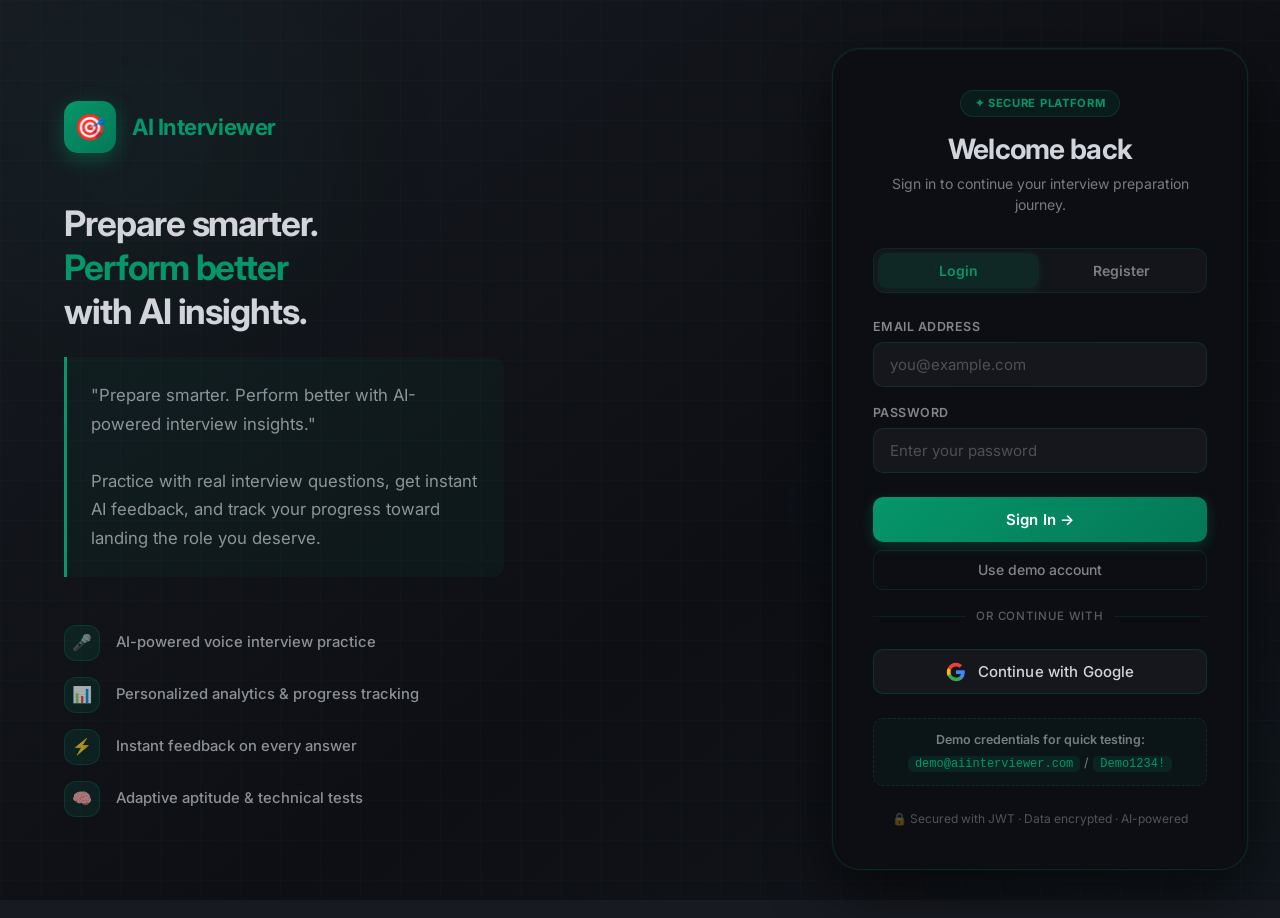
==== frontend/pages/index.html @ 4531f781 "Initial clean commit" ====
<!DOCTYPE html>
<html lang="en">

<head>
  <meta charset="UTF-8" />
  <meta name="viewport" content="width=device-width, initial-scale=1.0" />
  <title>Sign In | AI HR Mock Interview</title>
  <meta name="description"
    content="Sign in to AI HR Mock Interview — AI-powered practice for real-world interview success." />
  <link rel="preconnect" href="https://fonts.googleapis.com" />
  <link rel="preconnect" href="https://fonts.gstatic.com" crossorigin />
  <link
    href="https://fonts.googleapis.com/css2?family=Inter:wght@300;400;500;600;700&family=Poppins:wght@400;600;700&display=swap"
    rel="stylesheet" />
  <link rel="stylesheet" href="../assets/css/theme.css" />
  <link rel="stylesheet" href="../assets/css/login.css" />
  <!-- Google Identity Services -->
  <script src="https://accounts.google.com/gsi/client" async defer></script>
</head>

<body>
  <!-- Animated background -->
  <div class="login-bg" aria-hidden="true">
    <div class="bg-grid"></div>
    <div class="bg-shape bg-shape-1"></div>
    <div class="bg-shape bg-shape-2"></div>
    <div class="bg-shape bg-shape-3"></div>
  </div>

  <!-- Main layout -->
  <div class="login-layout">

    <!-- Brand Side Panel -->
    <div class="login-brand-panel" aria-hidden="true">
      <div class="brand-logo">
        <div class="brand-logo-icon">🎯</div>
        <span class="brand-logo-text">AI Interviewer</span>
      </div>

      <h1 class="brand-tagline">
        Prepare smarter.<br />
        <span>Perform better</span><br />
        with AI insights.
      </h1>

      <p class="brand-message">
        "Prepare smarter. Perform better with AI-powered interview insights."<br /><br />
        Practice with real interview questions, get instant AI feedback, and track your progress toward landing the role
        you deserve.
      </p>

      <div class="brand-features">
        <div class="brand-feature">
          <div class="brand-feature-icon">🎤</div>
          <span>AI-powered voice interview practice</span>
        </div>
        <div class="brand-feature">
          <div class="brand-feature-icon">📊</div>
          <span>Personalized analytics & progress tracking</span>
        </div>
        <div class="brand-feature">
          <div class="brand-feature-icon">⚡</div>
          <span>Instant feedback on every answer</span>
        </div>
        <div class="brand-feature">
          <div class="brand-feature-icon">🧠</div>
          <span>Adaptive aptitude & technical tests</span>
        </div>
      </div>
    </div>

    <!-- Auth Panel -->
    <div class="login-auth-panel">
      <div class="login-card" id="auth-card">
        <div class="card-header">
          <div class="card-badge">✦ Secure Platform</div>
          <h2 class="card-title">Welcome back</h2>
          <p class="card-subtitle">Sign in to continue your interview preparation journey.</p>
        </div>

        <div class="auth-toggle" role="tablist" aria-label="Auth mode">
          <button id="auth-toggle-login" class="auth-toggle-btn active" type="button" role="tab" aria-selected="true"
            aria-controls="email-login-form">Login</button>
          <button id="auth-toggle-register" class="auth-toggle-btn" type="button" role="tab" aria-selected="false"
            aria-controls="register-form">Register</button>
        </div>

        <!-- Login Form -->
        <form id="email-login-form" class="auth-form" aria-label="Login form" novalidate>
          <div class="form-group">
            <label for="login-email">Email Address</label>
            <input id="login-email" name="email" type="email" autocomplete="email" required
              placeholder="you@example.com" />
          </div>
          <div class="form-group">
            <label for="login-password">Password</label>
            <input id="login-password" name="password" type="password" autocomplete="current-password" required
              placeholder="Enter your password" />
          </div>
          <button type="submit" class="primary-btn" id="login-submit-btn">Sign In →</button>
          <button type="button" id="fill-demo-btn" class="ghost-btn">Use demo account</button>
        </form>

        <!-- Register Form -->
        <form id="register-form" class="auth-form hidden" aria-label="Register form" novalidate>
          <div class="form-group">
            <label for="register-name">Full Name</label>
            <input id="register-name" name="name" type="text" autocomplete="name" required
              placeholder="Your full name" />
          </div>
          <div class="form-group">
            <label for="register-email">Email Address</label>
            <input id="register-email" name="email" type="email" autocomplete="email" required
              placeholder="you@example.com" />
          </div>
          <div class="form-group">
            <label for="register-password">Password</label>
            <input id="register-password" name="password" type="password" autocomplete="new-password" required
              placeholder="At least 8 characters" />
          </div>
          <div class="form-group">
            <label for="register-password-confirm">Confirm Password</label>
            <input id="register-password-confirm" type="password" autocomplete="new-password" required
              placeholder="Repeat your password" />
          </div>
          <button type="submit" class="primary-btn" id="register-submit-btn">Create Account →</button>
        </form>

        <!-- Shared status message (shown for both login & register) -->
        <div id="login-message" role="alert" aria-live="polite"></div>

        <!-- ── Google Login Divider + Button ─────────────── -->
        <div class="google-divider">
          <span class="google-divider-line"></span>
          <span class="google-divider-text">or continue with</span>
          <span class="google-divider-line"></span>
        </div>

        <div class="google-login-container">
          <!-- One-Tap auto-prompt + custom button fallback -->
          <div id="g_id_onload"
            data-client_id="301319569638-a3js1ae9pkuov0nuvsaasut2ppd4dq18.apps.googleusercontent.com"
            data-callback="handleGoogleCredentialResponse" data-auto_prompt="false">
          </div>
          <button type="button" id="google-signin-btn" class="google-btn">
            <svg class="google-icon" viewBox="0 0 24 24" xmlns="http://www.w3.org/2000/svg">
              <path
                d="M22.56 12.25c0-.78-.07-1.53-.2-2.25H12v4.26h5.92c-.26 1.37-1.04 2.53-2.21 3.31v2.77h3.57c2.08-1.92 3.28-4.74 3.28-8.09z"
                fill="#4285F4" />
              <path
                d="M12 23c2.97 0 5.46-.98 7.28-2.66l-3.57-2.77c-.98.66-2.23 1.06-3.71 1.06-2.86 0-5.29-1.93-6.16-4.53H2.18v2.84C3.99 20.53 7.7 23 12 23z"
                fill="#34A853" />
              <path
                d="M5.84 14.09c-.22-.66-.35-1.36-.35-2.09s.13-1.43.35-2.09V7.07H2.18C1.43 8.55 1 10.22 1 12s.43 3.45 1.18 4.93l3.66-2.84z"
                fill="#FBBC05" />
              <path
                d="M12 5.38c1.62 0 3.06.56 4.21 1.64l3.15-3.15C17.45 2.09 14.97 1 12 1 7.7 1 3.99 3.47 2.18 7.07l3.66 2.84c.87-2.6 3.3-4.53 6.16-4.53z"
                fill="#EA4335" />
            </svg>
            <span>Continue with Google</span>
          </button>
        </div>

        <div class="demo-hint" id="demo-hint-block">
          <div style="margin-bottom:4px;font-weight:600;">Demo credentials for quick testing:</div>
          <code>demo@aiinterviewer.com</code>&nbsp;/&nbsp;<code>Demo1234!</code>
        </div>

        <p class="footer-text">🔒 Secured with JWT · Data encrypted · AI-powered</p>
      </div>
    </div>

  </div><!-- /login-layout -->

  <script src="../assets/js/login.js"></script>
</body>

</html>
---- frontend/assets/css/theme.css ----
/* ============================================
   AI INTERVIEWER — DARK ENTERPRISE THEME
   Background: #171A21 | Accent: #059669
   ============================================ */

@import url('https://fonts.googleapis.com/css2?family=Inter:wght@300;400;500;600;700&family=Poppins:wght@300;400;500;600;700&display=swap');

:root {
  /* ── Brand Palette ── */
  --color-primary: #059669;
  --color-primary-dark: #047857;
  --color-primary-light: #10B981;
  --color-primary-muted: rgba(5, 150, 105, 0.12);
  --color-primary-border: rgba(5, 150, 105, 0.20);
  --color-primary-hover: rgba(5, 150, 105, 0.08);
  --color-primary-glow: rgba(5, 150, 105, 0.25);

  /* ── Background & Surfaces ── */
  --color-bg-base: #171A21;
  --color-bg-secondary: #1C1F27;
  --color-bg-tertiary: #22252E;
  --color-surface: rgba(13, 15, 20, 0.85);
  --color-surface-strong: rgba(13, 15, 20, 0.95);
  --color-surface-hover: rgba(13, 15, 20, 0.70);
  --color-panel: #0D0F14;

  /* ── Text ── */
  --color-text-primary: #D1D5DB;
  --color-text-secondary: rgba(209, 213, 219, 0.65);
  --color-text-muted: rgba(209, 213, 219, 0.40);
  --color-text-inverse: #0D0F14;

  /* ── Borders ── */
  --color-border: rgba(5, 150, 105, 0.15);
  --color-border-light: rgba(5, 150, 105, 0.08);
  --color-border-strong: rgba(5, 150, 105, 0.30);

  /* ── Status Colors ── */
  --color-success: #10B981;
  --color-success-bg: rgba(16, 185, 129, 0.12);
  --color-warning: #F59E0B;
  --color-warning-bg: rgba(245, 158, 11, 0.12);
  --color-danger: #EF4444;
  --color-danger-bg: rgba(239, 68, 68, 0.12);
  --color-info: #3B82F6;
  --color-info-bg: rgba(59, 130, 246, 0.12);

  /* ── Gradients ── */
  --gradient-primary: linear-gradient(135deg, #059669 0%, #047857 100%);
  --gradient-primary-soft: linear-gradient(135deg, rgba(5, 150, 105, 0.80) 0%, rgba(4, 120, 87, 0.80) 100%);
  --gradient-bg: linear-gradient(145deg, #171A21 0%, #0D0F14 60%, #12151C 100%);
  --gradient-surface: linear-gradient(145deg, rgba(13, 15, 20, 0.85) 0%, rgba(13, 15, 20, 0.70) 100%);
  --gradient-warm-glow: radial-gradient(ellipse at top left, rgba(5, 150, 105, 0.06) 0%, transparent 60%);

  /* ── Typography ── */
  --font-family: 'Inter', 'Poppins', -apple-system, BlinkMacSystemFont, 'Segoe UI', sans-serif;
  --font-size-xs: 0.70rem;
  --font-size-sm: 0.875rem;
  --font-size-md: 1rem;
  --font-size-lg: 1.125rem;
  --font-size-xl: 1.25rem;
  --font-size-2xl: 1.5rem;
  --font-size-3xl: 1.875rem;
  --font-size-4xl: 2.25rem;
  --font-weight-normal: 400;
  --font-weight-medium: 500;
  --font-weight-semibold: 600;
  --font-weight-bold: 700;
  --line-height-tight: 1.25;
  --line-height-normal: 1.55;
  --line-height-relaxed: 1.75;

  /* ── Spacing ── */
  --spacing-xs: 0.25rem;
  --spacing-sm: 0.5rem;
  --spacing-md: 1rem;
  --spacing-lg: 1.5rem;
  --spacing-xl: 2rem;
  --spacing-2xl: 3rem;
  --spacing-3xl: 4rem;

  /* ── Border Radius ── */
  --radius-sm: 0.375rem;
  --radius-md: 0.75rem;
  --radius-lg: 1rem;
  --radius-xl: 1.5rem;
  --radius-2xl: 2rem;
  --radius-full: 9999px;

  /* ── Shadows ── */
  --shadow-xs: 0 1px 2px rgba(0, 0, 0, 0.30);
  --shadow-sm: 0 2px 6px rgba(0, 0, 0, 0.36);
  --shadow-md: 0 4px 16px rgba(0, 0, 0, 0.40), 0 1px 4px rgba(0, 0, 0, 0.28);
  --shadow-lg: 0 8px 28px rgba(0, 0, 0, 0.44), 0 2px 8px rgba(0, 0, 0, 0.28);
  --shadow-xl: 0 16px 40px rgba(0, 0, 0, 0.50), 0 4px 12px rgba(0, 0, 0, 0.30);
  --shadow-2xl: 0 24px 56px rgba(0, 0, 0, 0.56), 0 6px 16px rgba(0, 0, 0, 0.32);
  --shadow-glow: 0 0 0 3px rgba(5, 150, 105, 0.22);
  --shadow-glass: 0 8px 32px rgba(0, 0, 0, 0.44), inset 0 1px 0 rgba(255, 255, 255, 0.04);
  --shadow-emerald: 0 0 10px rgba(5, 150, 105, 0.25);

  /* ── Transitions ── */
  --transition-fast: 150ms cubic-bezier(0.4, 0, 0.2, 1);
  --transition-base: 300ms cubic-bezier(0.4, 0, 0.2, 1);
  --transition-slow: 500ms cubic-bezier(0.4, 0, 0.2, 1);
  --transition-bounce: 400ms cubic-bezier(0.34, 1.56, 0.64, 1);

  /* ── Z-Index ── */
  --z-dropdown: 1000;
  --z-sticky: 1020;
  --z-fixed: 1030;
  --z-modal-backdrop: 1040;
  --z-modal: 1050;
  --z-tooltip: 1070;
}

/* ============================================
   RESET & BASE
   ============================================ */
*,
*::before,
*::after {
  margin: 0;
  padding: 0;
  box-sizing: border-box;
}

html {
  font-size: 16px;
  scroll-behavior: smooth;
  -webkit-text-size-adjust: 100%;
}

body {
  font-family: var(--font-family);
  font-size: var(--font-size-md);
  line-height: var(--line-height-normal);
  color: var(--color-text-primary);
  background: var(--gradient-bg);
  background-attachment: fixed;
  min-height: 100vh;
  -webkit-font-smoothing: antialiased;
  -moz-osx-font-smoothing: grayscale;
}

/* ============================================
   CONTAINER
   ============================================ */
.container {
  width: 100%;
  max-width: 1200px;
  margin: 0 auto;
  padding: 0 var(--spacing-lg);
}

/* ============================================
   GLASS CARD (Dark Enterprise)
   ============================================ */
.card {
  background: rgba(13, 15, 20, 0.85);
  backdrop-filter: blur(10px);
  -webkit-backdrop-filter: blur(10px);
  border-radius: var(--radius-xl);
  border: 1px solid var(--color-border);
  box-shadow: var(--shadow-glass);
  padding: var(--spacing-xl);
  transition: transform var(--transition-base), box-shadow var(--transition-base), border-color var(--transition-base);
  position: relative;
  overflow: hidden;
}

.card::before {
  content: '';
  position: absolute;
  inset: 0;
  background: linear-gradient(145deg, rgba(5, 150, 105, 0.03) 0%, transparent 60%);
  border-radius: inherit;
  pointer-events: none;
  z-index: 0;
}

.card>* {
  position: relative;
  z-index: 1;
}

.card:hover {
  transform: translateY(-2px);
  border-color: var(--color-border-strong);
  box-shadow: var(--shadow-xl), 0 0 0 1px rgba(5, 150, 105, 0.10);
}

/* Card variant — no hover lift */
.card.static:hover {
  transform: none;
}

/* ============================================
   BUTTONS
   ============================================ */
.btn {
  display: inline-flex;
  align-items: center;
  justify-content: center;
  gap: var(--spacing-sm);
  padding: 0.625rem var(--spacing-lg);
  border: none;
  border-radius: var(--radius-full);
  font-family: var(--font-family);
  font-size: var(--font-size-md);
  font-weight: var(--font-weight-semibold);
  cursor: pointer;
  transition: all var(--transition-fast);
  text-decoration: none;
  white-space: nowrap;
  letter-spacing: 0.01em;
  position: relative;
  overflow: hidden;
}

.btn::after {
  content: '';
  position: absolute;
  inset: 0;
  background: rgba(255, 255, 255, 0);
  transition: background var(--transition-fast);
  border-radius: inherit;
}

.btn:hover::after {
  background: rgba(255, 255, 255, 0.06);
}

.btn:active::after {
  background: rgba(0, 0, 0, 0.10);
}

.btn:disabled {
  opacity: 0.45;
  cursor: not-allowed;
  pointer-events: none;
}

/* Primary — Emerald */
.btn-primary {
  background: var(--gradient-primary);
  color: #FFFFFF;
  box-shadow: 0 4px 14px rgba(5, 150, 105, 0.30);
}

.btn-primary:hover:not(:disabled) {
  transform: translateY(-1px);
  box-shadow: var(--shadow-emerald), 0 4px 14px rgba(5, 150, 105, 0.36);
}

.btn-primary:active:not(:disabled) {
  transform: translateY(0);
}

/* Secondary */
.btn-secondary {
  background: rgba(13, 15, 20, 0.85);
  color: var(--color-text-primary);
  border: 1px solid var(--color-border);
  box-shadow: var(--shadow-sm);
  backdrop-filter: blur(8px);
}

.btn-secondary:hover:not(:disabled) {
  background: rgba(5, 150, 105, 0.08);
  border-color: var(--color-border-strong);
  color: var(--color-primary);
  box-shadow: var(--shadow-md);
  transform: translateY(-1px);
}

/* Ghost */
.btn-ghost {
  background: transparent;
  color: var(--color-text-secondary);
  border: 1px solid transparent;
}

.btn-ghost:hover:not(:disabled) {
  background: var(--color-primary-hover);
  color: var(--color-primary);
  border-color: var(--color-primary-border);
}

.btn.danger {
  background: var(--color-danger-bg);
  color: var(--color-danger);
  border: 1px solid rgba(239, 68, 68, 0.25);
}

.btn.danger:hover:not(:disabled) {
  background: var(--color-danger);
  color: #fff;
  transform: translateY(-1px);
}

/* Sizes */
.btn-sm {
  padding: 0.375rem 0.875rem;
  font-size: var(--font-size-sm);
}

.btn-lg {
  padding: 0.875rem var(--spacing-xl);
  font-size: var(--font-size-lg);
}

/* ============================================
   INPUTS
   ============================================ */
.form-group {
  margin-bottom: var(--spacing-md);
}

.form-group label {
  display: block;
  font-size: var(--font-size-sm);
  font-weight: var(--font-weight-semibold);
  color: var(--color-text-secondary);
  margin-bottom: var(--spacing-xs);
  letter-spacing: 0.02em;
  text-transform: uppercase;
}

.form-group input,
.form-group select,
.form-group textarea,
.form-select {
  width: 100%;
  padding: 0.75rem 1rem;
  border: 1px solid var(--color-border);
  border-radius: var(--radius-md);
  background: rgba(13, 15, 20, 0.90);
  color: var(--color-text-primary);
  font-family: var(--font-family);
  font-size: var(--font-size-md);
  transition: border-color var(--transition-fast), box-shadow var(--transition-fast);
  outline: none;
}

.form-group input:focus,
.form-group select:focus,
.form-group textarea:focus,
.form-select:focus {
  border-color: var(--color-primary);
  box-shadow: 0 0 0 3px var(--color-primary-glow);
}

.form-group input::placeholder,
.form-group textarea::placeholder {
  color: var(--color-text-muted);
}

/* ============================================
   SKELETON LOADER
   ============================================ */
.skeleton {
  background: linear-gradient(90deg,
      #1C1F27 25%,
      #22252E 50%,
      #1C1F27 75%);
  background-size: 200% 100%;
  animation: skeleton-shimmer 1.5s ease-in-out infinite;
  border-radius: var(--radius-md);
}

@keyframes skeleton-shimmer {
  0% {
    background-position: 200% 0;
  }

  100% {
    background-position: -200% 0;
  }
}

/* ============================================
   ANIMATIONS
   ============================================ */
@keyframes fadeIn {
  from {
    opacity: 0;
    transform: translateY(12px);
  }

  to {
    opacity: 1;
    transform: translateY(0);
  }
}

@keyframes slideIn {
  from {
    opacity: 0;
    transform: translateX(-16px);
  }

  to {
    opacity: 1;
    transform: translateX(0);
  }
}

@keyframes scaleIn {
  from {
    opacity: 0;
    transform: scale(0.96);
  }

  to {
    opacity: 1;
    transform: scale(1);
  }
}

@keyframes floatUp {

  0%,
  100% {
    transform: translateY(0);
  }

  50% {
    transform: translateY(-6px);
  }
}

@keyframes pulse-soft {

  0%,
  100% {
    opacity: 1;
  }

  50% {
    opacity: 0.6;
  }
}

@keyframes emerald-pulse {

  0%,
  100% {
    box-shadow: 0 0 0 0 rgba(5, 150, 105, 0.35);
  }

  50% {
    box-shadow: 0 0 0 6px rgba(5, 150, 105, 0);
  }
}

.animate-fade-in {
  animation: fadeIn var(--transition-base) ease-out both;
}

.animate-slide-in {
  animation: slideIn var(--transition-base) ease-out both;
}

.animate-scale-in {
  animation: scaleIn var(--transition-base) ease-out both;
}

.delay-100 {
  animation-delay: 0.10s;
}

.delay-200 {
  animation-delay: 0.20s;
}

.delay-300 {
  animation-delay: 0.30s;
}

.delay-400 {
  animation-delay: 0.40s;
}

.delay-500 {
  animation-delay: 0.50s;
}

/* ============================================
   BADGE / TAG
   ============================================ */
.badge {
  display: inline-flex;
  align-items: center;
  gap: 4px;
  padding: 0.2rem 0.65rem;
  border-radius: var(--radius-full);
  font-size: var(--font-size-xs);
  font-weight: var(--font-weight-semibold);
  letter-spacing: 0.04em;
}

.badge-primary {
  background: var(--color-primary-muted);
  color: var(--color-primary);
  border: 1px solid var(--color-primary-border);
}

.badge-success {
  background: var(--color-success-bg);
  color: var(--color-success);
}

.badge-warning {
  background: var(--color-warning-bg);
  color: var(--color-warning);
}

.badge-danger {
  background: var(--color-danger-bg);
  color: var(--color-danger);
}

/* ============================================
   SCROLLBAR
   ============================================ */
::-webkit-scrollbar {
  width: 6px;
  height: 6px;
}

::-webkit-scrollbar-track {
  background: #1C1F27;
  border-radius: 4px;
}

::-webkit-scrollbar-thumb {
  background: rgba(5, 150, 105, 0.30);
  border-radius: 4px;
}

::-webkit-scrollbar-thumb:hover {
  background: rgba(5, 150, 105, 0.55);
}

/* ============================================
   ACCESSIBILITY
   ============================================ */
:focus-visible {
  outline: 2px solid var(--color-primary);
  outline-offset: 3px;
}

@media (prefers-reduced-motion: reduce) {

  *,
  *::before,
  *::after {
    animation-duration: 0.01ms !important;
    animation-iteration-count: 1 !important;
    transition-duration: 0.01ms !important;
  }
}

/* ============================================
   RESPONSIVE
   ============================================ */
@media (max-width: 768px) {
  .container {
    padding: 0 var(--spacing-md);
  }

  .card {
    padding: var(--spacing-lg);
    border-radius: var(--radius-lg);
  }
}

@media print {
  body {
    background: #fff;
  }

  .card {
    box-shadow: none;
    border: 1px solid #ddd;
  }
}

/* ============================================
   MISC SHARED UTILITIES
   ============================================ */
.required {
  color: var(--color-danger);
  margin-left: 1px;
}

/* Tag pill */
.tag {
  display: inline-flex;
  align-items: center;
  gap: 4px;
  padding: 0.25rem 0.65rem;
  border-radius: var(--radius-full);
  background: var(--color-primary-muted);
  border: 1px solid var(--color-primary-border);
  color: var(--color-primary);
  font-size: var(--font-size-sm);
  font-weight: var(--font-weight-medium);
}

.tag-remove {
  cursor: pointer;
  opacity: 0.7;
  font-size: 0.85em;
  line-height: 1;
  transition: opacity var(--transition-fast);
}

.tag-remove:hover {
  opacity: 1;
}

.tag-input-container {
  display: flex;
  flex-direction: column;
  gap: var(--spacing-sm);
}

.tags-container {
  display: flex;
  flex-wrap: wrap;
  gap: var(--spacing-xs);
}

/* ── Select option dark fix ── */
option {
  background: #1C1F27;
  color: #D1D5DB;
}
---- frontend/assets/css/login.css ----
/* ============================================
   LOGIN PAGE — Dark Enterprise Glass Design
   ============================================ */

* {
  box-sizing: border-box;
  margin: 0;
  padding: 0;
}

body {
  min-height: 100vh;
  font-family: var(--font-family, 'Inter', sans-serif);
  background: #171A21;
  display: flex;
  align-items: stretch;
  color: var(--color-text-primary, #D1D5DB);
  overflow: hidden;
}

/* ── Floating background shapes ───────────── */
.login-bg {
  position: fixed;
  inset: 0;
  overflow: hidden;
  z-index: 0;
  background: linear-gradient(145deg, #171A21 0%, #0D0F14 60%, #12151C 100%);
}

.bg-shape {
  position: absolute;
  border-radius: 50%;
  filter: blur(80px);
  opacity: 0.35;
  animation: shapeFloat 18s ease-in-out infinite;
}

.bg-shape-1 {
  width: 520px;
  height: 520px;
  top: -120px;
  left: -120px;
  background: radial-gradient(circle, rgba(5, 150, 105, 0.20) 0%, transparent 70%);
  animation-delay: 0s;
}

.bg-shape-2 {
  width: 420px;
  height: 420px;
  bottom: -100px;
  right: -80px;
  background: radial-gradient(circle, rgba(5, 150, 105, 0.15) 0%, transparent 70%);
  animation-delay: -6s;
}

.bg-shape-3 {
  width: 300px;
  height: 300px;
  top: 40%;
  right: 20%;
  background: radial-gradient(circle, rgba(59, 130, 246, 0.10) 0%, transparent 70%);
  animation-delay: -12s;
}

.bg-grid {
  position: absolute;
  inset: 0;
  background-image:
    linear-gradient(rgba(5, 150, 105, 0.04) 1px, transparent 1px),
    linear-gradient(90deg, rgba(5, 150, 105, 0.04) 1px, transparent 1px);
  background-size: 40px 40px;
}

@keyframes shapeFloat {

  0%,
  100% {
    transform: translate(0, 0) scale(1);
  }

  33% {
    transform: translate(30px, -20px) scale(1.05);
  }

  66% {
    transform: translate(-20px, 30px) scale(0.97);
  }
}

/* ── Layout ───────────────────────────────── */
.login-layout {
  position: relative;
  z-index: 1;
  display: flex;
  width: 100%;
  min-height: 100vh;
}

/* Brand Panel (Left) */
.login-brand-panel {
  flex: 1;
  display: flex;
  flex-direction: column;
  justify-content: center;
  padding: var(--spacing-3xl, 4rem);
  animation: fadeIn 0.7s ease-out both;
}

.brand-logo {
  display: flex;
  align-items: center;
  gap: var(--spacing-md, 1rem);
  margin-bottom: var(--spacing-2xl, 3rem);
}

.brand-logo-icon {
  width: 52px;
  height: 52px;
  border-radius: 14px;
  background: linear-gradient(135deg, #059669, #047857);
  display: flex;
  align-items: center;
  justify-content: center;
  font-size: 1.6rem;
  box-shadow: 0 6px 20px rgba(5, 150, 105, 0.40);
}

.brand-logo-text {
  font-size: 1.4rem;
  font-weight: 700;
  color: #059669;
  letter-spacing: -0.02em;
}

.brand-tagline {
  font-size: 2.2rem;
  font-weight: 700;
  line-height: 1.25;
  color: #D1D5DB;
  letter-spacing: -0.03em;
  margin-bottom: var(--spacing-lg, 1.5rem);
  max-width: 480px;
}

.brand-tagline span {
  color: #059669;
}

.brand-message {
  font-size: 1.05rem;
  color: rgba(209, 213, 219, 0.65);
  line-height: 1.70;
  max-width: 440px;
  margin-bottom: var(--spacing-2xl, 3rem);
  padding: var(--spacing-lg, 1.5rem);
  background: rgba(5, 150, 105, 0.06);
  border-left: 3px solid #059669;
  border-radius: 0 var(--radius-md, 0.75rem) var(--radius-md, 0.75rem) 0;
}

.brand-features {
  display: flex;
  flex-direction: column;
  gap: var(--spacing-md, 1rem);
}

.brand-feature {
  display: flex;
  align-items: center;
  gap: var(--spacing-md, 1rem);
  font-size: 0.925rem;
  color: rgba(209, 213, 219, 0.65);
  font-weight: 500;
}

.brand-feature-icon {
  width: 36px;
  height: 36px;
  border-radius: var(--radius-md, 0.75rem);
  background: rgba(5, 150, 105, 0.12);
  border: 1px solid rgba(5, 150, 105, 0.20);
  display: flex;
  align-items: center;
  justify-content: center;
  font-size: 1rem;
  flex-shrink: 0;
}

/* Auth Panel (Right) */
.login-auth-panel {
  width: 480px;
  flex-shrink: 0;
  display: flex;
  align-items: center;
  justify-content: center;
  padding: var(--spacing-2xl, 3rem) var(--spacing-xl, 2rem);
}

.login-card {
  width: 100%;
  max-width: 420px;
  background: rgba(13, 15, 20, 0.92);
  backdrop-filter: blur(24px);
  -webkit-backdrop-filter: blur(24px);
  border: 1px solid rgba(5, 150, 105, 0.20);
  border-radius: 1.75rem;
  padding: 2.5rem;
  box-shadow: 0 20px 60px rgba(0, 0, 0, 0.60), 0 0 0 1px rgba(5, 150, 105, 0.08), inset 0 1px 0 rgba(255, 255, 255, 0.03);
  animation: cardEntrance 0.6s cubic-bezier(0.16, 1, 0.3, 1) both;
}

@keyframes cardEntrance {
  from {
    opacity: 0;
    transform: scale(0.96) translateY(12px);
  }

  to {
    opacity: 1;
    transform: scale(1) translateY(0);
  }
}

.card-header {
  margin-bottom: var(--spacing-xl, 2rem);
  text-align: center;
}

.card-badge {
  display: inline-flex;
  align-items: center;
  gap: 6px;
  padding: 4px 14px;
  background: rgba(5, 150, 105, 0.10);
  border: 1px solid rgba(5, 150, 105, 0.20);
  border-radius: 999px;
  font-size: 0.70rem;
  font-weight: 700;
  letter-spacing: 0.06em;
  text-transform: uppercase;
  color: #059669;
  margin-bottom: var(--spacing-md, 1rem);
}

.card-title {
  font-size: 1.75rem;
  font-weight: 700;
  color: #D1D5DB;
  letter-spacing: -0.025em;
  margin-bottom: 0.35rem;
  line-height: 1.2;
}

.card-subtitle {
  font-size: 0.875rem;
  color: rgba(209, 213, 219, 0.55);
  line-height: 1.55;
}

/* Auth Toggle */
.auth-toggle {
  display: grid;
  grid-template-columns: 1fr 1fr;
  padding: 4px;
  background: rgba(255, 255, 255, 0.03);
  border: 1px solid rgba(5, 150, 105, 0.15);
  border-radius: 12px;
  margin-bottom: var(--spacing-lg, 1.5rem);
  gap: 2px;
}

.auth-toggle-btn {
  border: none;
  border-radius: 9px;
  padding: 0.55rem 0;
  font-size: 0.875rem;
  font-weight: 600;
  font-family: var(--font-family, 'Inter', sans-serif);
  color: rgba(209, 213, 219, 0.55);
  background: transparent;
  cursor: pointer;
  transition: all 0.2s ease;
}

.auth-toggle-btn.active {
  background: rgba(5, 150, 105, 0.15);
  color: #059669;
  box-shadow: 0 2px 8px rgba(5, 150, 105, 0.15);
}

/* Form */
.auth-form {
  display: flex;
  flex-direction: column;
}

.auth-form.hidden {
  display: none;
}

.form-group {
  margin-bottom: var(--spacing-md, 1rem);
}

.form-group label {
  display: block;
  font-size: 0.78rem;
  font-weight: 600;
  color: rgba(209, 213, 219, 0.60);
  margin-bottom: 6px;
  text-transform: uppercase;
  letter-spacing: 0.04em;
}

.form-group input {
  width: 100%;
  padding: 0.75rem 1rem;
  border: 1.5px solid rgba(5, 150, 105, 0.18);
  border-radius: 10px;
  background: rgba(255, 255, 255, 0.04);
  color: #D1D5DB;
  font-family: var(--font-family, 'Inter', sans-serif);
  font-size: 0.9375rem;
  outline: none;
  transition: all 0.2s ease;
}

.form-group input:hover {
  border-color: rgba(5, 150, 105, 0.30);
}

.form-group input:focus {
  border-color: #059669;
  background: rgba(5, 150, 105, 0.05);
  box-shadow: 0 0 0 3px rgba(5, 150, 105, 0.20);
}

.form-group input::placeholder {
  color: rgba(209, 213, 219, 0.30);
}

/* Buttons */
.primary-btn {
  width: 100%;
  padding: 0.8rem;
  margin-top: var(--spacing-sm, 0.5rem);
  background: linear-gradient(135deg, #059669, #047857);
  color: #fff;
  border: none;
  border-radius: 10px;
  font-family: var(--font-family, 'Inter', sans-serif);
  font-size: 0.9375rem;
  font-weight: 600;
  cursor: pointer;
  transition: all 0.2s ease;
  box-shadow: 0 4px 14px rgba(5, 150, 105, 0.30);
  letter-spacing: 0.01em;
}

.primary-btn:hover {
  transform: translateY(-1px);
  box-shadow: 0 6px 20px rgba(5, 150, 105, 0.45);
}

.primary-btn:active {
  transform: translateY(0);
}

.ghost-btn {
  width: 100%;
  padding: 0.65rem;
  margin-top: var(--spacing-sm, 0.5rem);
  background: transparent;
  color: rgba(209, 213, 219, 0.60);
  border: 1.5px solid rgba(5, 150, 105, 0.18);
  border-radius: 10px;
  font-family: var(--font-family, 'Inter', sans-serif);
  font-size: 0.875rem;
  font-weight: 500;
  cursor: pointer;
  transition: all 0.2s ease;
}

.ghost-btn:hover {
  background: rgba(5, 150, 105, 0.08);
  border-color: rgba(5, 150, 105, 0.35);
  color: #059669;
}

/* Demo hint */
.demo-hint {
  margin-top: var(--spacing-lg, 1.5rem);
  padding: 0.75rem 1rem;
  background: rgba(5, 150, 105, 0.05);
  border: 1px dashed rgba(5, 150, 105, 0.20);
  border-radius: 10px;
  font-size: 0.78rem;
  color: rgba(209, 213, 219, 0.55);
  text-align: center;
  line-height: 1.5;
}

.demo-hint code {
  background: rgba(5, 150, 105, 0.12);
  border-radius: 5px;
  padding: 1px 7px;
  font-size: 0.75rem;
  font-family: 'Courier New', monospace;
  color: #059669;
}

.footer-text {
  margin-top: var(--spacing-lg, 1.5rem);
  font-size: 0.75rem;
  color: rgba(209, 213, 219, 0.35);
  text-align: center;
}

/* Message bar */
#login-message {
  margin-top: var(--spacing-sm, 0.5rem);
  font-size: 0.8rem;
  font-weight: 500;
  min-height: 1.2em;
  text-align: center;
  padding: 6px 8px;
  border-radius: 8px;
  line-height: 1.55;
  transition: all 0.2s ease;
}

#login-message:empty {
  padding: 0;
}

#login-message.error {
  color: #FCA5A5;
  background: rgba(239, 68, 68, 0.12);
  border: 1px solid rgba(239, 68, 68, 0.25);
}

#login-message.success {
  color: #6EE7B7;
  background: rgba(5, 150, 105, 0.12);
  border: 1px solid rgba(5, 150, 105, 0.25);
}

#login-message.info {
  color: #FCD34D;
  background: rgba(245, 158, 11, 0.12);
  border: 1px solid rgba(245, 158, 11, 0.25);
}

/* ── Google Login Divider ─────────────────────────────── */
.google-divider {
  display: flex;
  align-items: center;
  gap: 10px;
  margin: 18px 0 14px;
}

.google-divider-line {
  flex: 1;
  height: 1px;
  background: rgba(5, 150, 105, 0.15);
}

.google-divider-text {
  font-size: 0.72rem;
  font-weight: 500;
  color: rgba(209, 213, 219, 0.40);
  text-transform: uppercase;
  letter-spacing: 0.06em;
  white-space: nowrap;
}

/* ── Google Login Container & Button ──────────────────── */
.google-login-container {
  display: flex;
  flex-direction: column;
  align-items: center;
  gap: 10px;
  margin-bottom: 14px;
}

.google-btn {
  width: 100%;
  display: flex;
  align-items: center;
  justify-content: center;
  gap: 12px;
  padding: 0.72rem 1rem;
  background: rgba(255, 255, 255, 0.04);
  border: 1.5px solid rgba(5, 150, 105, 0.22);
  border-radius: 10px;
  color: #D1D5DB;
  font-family: var(--font-family, 'Inter', sans-serif);
  font-size: 0.9375rem;
  font-weight: 500;
  cursor: pointer;
  transition: all 0.2s ease;
  letter-spacing: 0.01em;
  text-align: center;
  position: relative;
  overflow: hidden;
}

.google-btn::before {
  content: '';
  position: absolute;
  inset: 0;
  background: rgba(255, 255, 255, 0);
  transition: background 0.2s ease;
  border-radius: inherit;
}

.google-btn:hover {
  background: rgba(255, 255, 255, 0.08);
  border-color: rgba(5, 150, 105, 0.40);
  color: #ffffff;
  transform: translateY(-1px);
  box-shadow: 0 4px 14px rgba(0, 0, 0, 0.30);
}

.google-btn:hover::before {
  background: rgba(255, 255, 255, 0.04);
}

.google-btn:active {
  transform: translateY(0);
}

.google-icon {
  width: 20px;
  height: 20px;
  flex-shrink: 0;
}

/* Disabled state when no Client ID */
.google-btn[style*="not-allowed"] {
  opacity: 0.45;
}

/* ── Responsive ───────────────────────────────────────── */
@media (max-width: 900px) {
  .login-brand-panel {
    display: none;
  }

  .login-auth-panel {
    width: 100%;
  }

  body {
    overflow: auto;
  }
}

@media (max-width: 480px) {
  .login-auth-panel {
    padding: var(--spacing-lg, 1.5rem);
    align-items: flex-start;
    padding-top: 5vh;
  }

  .login-card {
    padding: 1.75rem;
    border-radius: 1.25rem;
  }

  .card-title {
    font-size: 1.5rem;
  }
}

@keyframes fadeIn {
  from {
    opacity: 0;
    transform: translateY(16px);
  }

  to {
    opacity: 1;
    transform: translateY(0);
  }
}
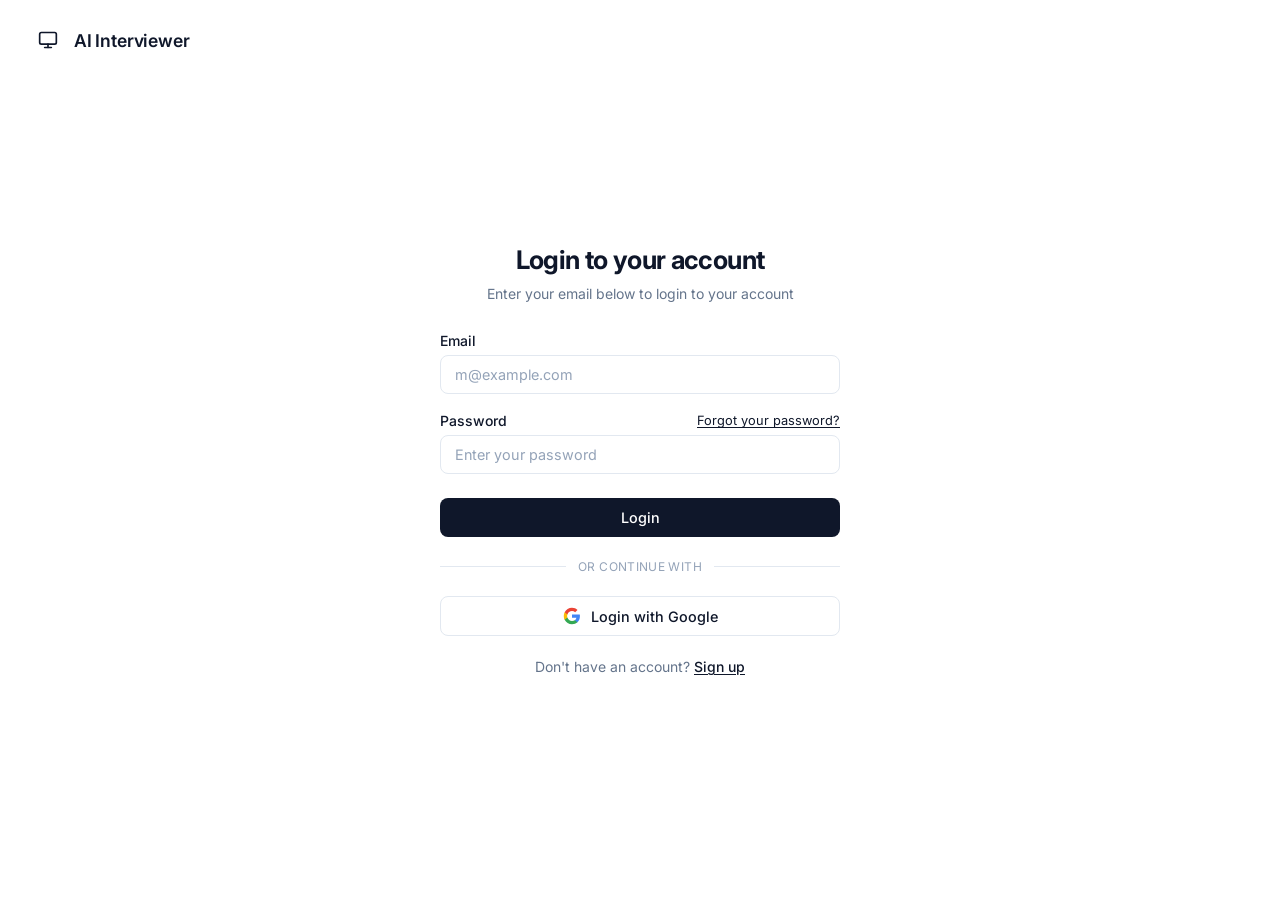
==== commit f5faca67: "Redesign UI to clean minimal white theme" ====
--- a/frontend/pages/index.html
+++ b/frontend/pages/index.html
@@ -10,169 +10,140 @@
   <link rel="preconnect" href="https://fonts.googleapis.com" />
   <link rel="preconnect" href="https://fonts.gstatic.com" crossorigin />
   <link
-    href="https://fonts.googleapis.com/css2?family=Inter:wght@300;400;500;600;700&family=Poppins:wght@400;600;700&display=swap"
+    href="https://fonts.googleapis.com/css2?family=Inter:wght@300;400;500;600;700&display=swap"
     rel="stylesheet" />
-  <link rel="stylesheet" href="../assets/css/theme.css" />
   <link rel="stylesheet" href="../assets/css/login.css" />
   <!-- Google Identity Services -->
   <script src="https://accounts.google.com/gsi/client" async defer></script>
 </head>
 
 <body>
-  <!-- Animated background -->
-  <div class="login-bg" aria-hidden="true">
-    <div class="bg-grid"></div>
-    <div class="bg-shape bg-shape-1"></div>
-    <div class="bg-shape bg-shape-2"></div>
-    <div class="bg-shape bg-shape-3"></div>
-  </div>
+  <div class="login-page">
 
-  <!-- Main layout -->
-  <div class="login-layout">
+    <!-- Header / Brand -->
+    <header class="login-header">
+      <div class="brand">
+        <div class="brand-icon">
+          <svg width="20" height="20" viewBox="0 0 24 24" fill="none" stroke="currentColor" stroke-width="2" stroke-linecap="round" stroke-linejoin="round">
+            <rect x="2" y="3" width="20" height="14" rx="2" ry="2"></rect>
+            <line x1="8" y1="21" x2="16" y2="21"></line>
+            <line x1="12" y1="17" x2="12" y2="21"></line>
+          </svg>
+        </div>
+        <span class="brand-name">AI Interviewer</span>
+      </div>
+    </header>
 
-    <!-- Brand Side Panel -->
-    <div class="login-brand-panel" aria-hidden="true">
-      <div class="brand-logo">
-        <div class="brand-logo-icon">🎯</div>
-        <span class="brand-logo-text">AI Interviewer</span>
-      </div>
+    <!-- Login Card -->
+    <main class="login-main">
+      <div class="login-card" id="auth-card">
 
-      <h1 class="brand-tagline">
-        Prepare smarter.<br />
-        <span>Perform better</span><br />
-        with AI insights.
-      </h1>
+        <!-- Login View -->
+        <div id="login-view">
+          <div class="card-header">
+            <h1 class="card-title">Login to your account</h1>
+            <p class="card-subtitle">Enter your email below to login to your account</p>
+          </div>
 
-      <p class="brand-message">
-        "Prepare smarter. Perform better with AI-powered interview insights."<br /><br />
-        Practice with real interview questions, get instant AI feedback, and track your progress toward landing the role
-        you deserve.
-      </p>
+          <form id="email-login-form" class="auth-form" aria-label="Login form" novalidate>
+            <div class="form-group">
+              <label for="login-email">Email</label>
+              <input id="login-email" name="email" type="email" autocomplete="email" required
+                placeholder="m@example.com" />
+            </div>
+            <div class="form-group">
+              <div class="label-row">
+                <label for="login-password">Password</label>
+                <a href="#" class="forgot-link">Forgot your password?</a>
+              </div>
+              <input id="login-password" name="password" type="password" autocomplete="current-password" required
+                placeholder="Enter your password" />
+            </div>
+            <button type="submit" class="primary-btn" id="login-submit-btn">Login</button>
+          </form>
 
-      <div class="brand-features">
-        <div class="brand-feature">
-          <div class="brand-feature-icon">🎤</div>
-          <span>AI-powered voice interview practice</span>
-        </div>
-        <div class="brand-feature">
-          <div class="brand-feature-icon">📊</div>
-          <span>Personalized analytics & progress tracking</span>
-        </div>
-        <div class="brand-feature">
-          <div class="brand-feature-icon">⚡</div>
-          <span>Instant feedback on every answer</span>
-        </div>
-        <div class="brand-feature">
-          <div class="brand-feature-icon">🧠</div>
-          <span>Adaptive aptitude & technical tests</span>
-        </div>
-      </div>
-    </div>
+          <!-- Status message -->
+          <div id="login-message" role="alert" aria-live="polite"></div>
 
-    <!-- Auth Panel -->
-    <div class="login-auth-panel">
-      <div class="login-card" id="auth-card">
-        <div class="card-header">
-          <div class="card-badge">✦ Secure Platform</div>
-          <h2 class="card-title">Welcome back</h2>
-          <p class="card-subtitle">Sign in to continue your interview preparation journey.</p>
+          <!-- Divider -->
+          <div class="divider">
+            <span class="divider-line"></span>
+            <span class="divider-text">Or continue with</span>
+            <span class="divider-line"></span>
+          </div>
+
+          <!-- Google Login -->
+          <div class="google-login-container">
+            <div id="g_id_onload"
+              data-client_id="301319569638-a3js1ae9pkuov0nuvsaasut2ppd4dq18.apps.googleusercontent.com"
+              data-callback="handleGoogleCredentialResponse" data-auto_prompt="false">
+            </div>
+            <button type="button" id="google-signin-btn" class="google-btn">
+              <svg class="google-icon" viewBox="0 0 24 24" xmlns="http://www.w3.org/2000/svg">
+                <path
+                  d="M22.56 12.25c0-.78-.07-1.53-.2-2.25H12v4.26h5.92c-.26 1.37-1.04 2.53-2.21 3.31v2.77h3.57c2.08-1.92 3.28-4.74 3.28-8.09z"
+                  fill="#4285F4" />
+                <path
+                  d="M12 23c2.97 0 5.46-.98 7.28-2.66l-3.57-2.77c-.98.66-2.23 1.06-3.71 1.06-2.86 0-5.29-1.93-6.16-4.53H2.18v2.84C3.99 20.53 7.7 23 12 23z"
+                  fill="#34A853" />
+                <path
+                  d="M5.84 14.09c-.22-.66-.35-1.36-.35-2.09s.13-1.43.35-2.09V7.07H2.18C1.43 8.55 1 10.22 1 12s.43 3.45 1.18 4.93l3.66-2.84z"
+                  fill="#FBBC05" />
+                <path
+                  d="M12 5.38c1.62 0 3.06.56 4.21 1.64l3.15-3.15C17.45 2.09 14.97 1 12 1 7.7 1 3.99 3.47 2.18 7.07l3.66 2.84c.87-2.6 3.3-4.53 6.16-4.53z"
+                  fill="#EA4335" />
+              </svg>
+              <span>Login with Google</span>
+            </button>
+          </div>
+
+          <!-- Sign up link -->
+          <p class="signup-text">Don't have an account? <a href="#" id="show-register-link" class="signup-link">Sign up</a></p>
         </div>
 
-        <div class="auth-toggle" role="tablist" aria-label="Auth mode">
-          <button id="auth-toggle-login" class="auth-toggle-btn active" type="button" role="tab" aria-selected="true"
-            aria-controls="email-login-form">Login</button>
-          <button id="auth-toggle-register" class="auth-toggle-btn" type="button" role="tab" aria-selected="false"
-            aria-controls="register-form">Register</button>
+        <!-- Register View (hidden by default) -->
+        <div id="register-view" class="hidden">
+          <div class="card-header">
+            <h1 class="card-title">Create an account</h1>
+            <p class="card-subtitle">Enter your details below to create your account</p>
+          </div>
+
+          <form id="register-form" class="auth-form" aria-label="Register form" novalidate>
+            <div class="form-group">
+              <label for="register-name">Full Name</label>
+              <input id="register-name" name="name" type="text" autocomplete="name" required
+                placeholder="Your full name" />
+            </div>
+            <div class="form-group">
+              <label for="register-email">Email</label>
+              <input id="register-email" name="email" type="email" autocomplete="email" required
+                placeholder="m@example.com" />
+            </div>
+            <div class="form-group">
+              <label for="register-password">Password</label>
+              <input id="register-password" name="password" type="password" autocomplete="new-password" required
+                placeholder="At least 8 characters" />
+            </div>
+            <div class="form-group">
+              <label for="register-password-confirm">Confirm Password</label>
+              <input id="register-password-confirm" type="password" autocomplete="new-password" required
+                placeholder="Repeat your password" />
+            </div>
+            <button type="submit" class="primary-btn" id="register-submit-btn">Create Account</button>
+          </form>
+
+          <!-- Status message for register -->
+          <div id="register-message" role="alert" aria-live="polite"></div>
+
+          <p class="signup-text">Already have an account? <a href="#" id="show-login-link" class="signup-link">Login</a></p>
         </div>
 
-        <!-- Login Form -->
-        <form id="email-login-form" class="auth-form" aria-label="Login form" novalidate>
-          <div class="form-group">
-            <label for="login-email">Email Address</label>
-            <input id="login-email" name="email" type="email" autocomplete="email" required
-              placeholder="you@example.com" />
-          </div>
-          <div class="form-group">
-            <label for="login-password">Password</label>
-            <input id="login-password" name="password" type="password" autocomplete="current-password" required
-              placeholder="Enter your password" />
-          </div>
-          <button type="submit" class="primary-btn" id="login-submit-btn">Sign In →</button>
-          <button type="button" id="fill-demo-btn" class="ghost-btn">Use demo account</button>
-        </form>
+      </div>
+    </main>
 
-        <!-- Register Form -->
-        <form id="register-form" class="auth-form hidden" aria-label="Register form" novalidate>
-          <div class="form-group">
-            <label for="register-name">Full Name</label>
-            <input id="register-name" name="name" type="text" autocomplete="name" required
-              placeholder="Your full name" />
-          </div>
-          <div class="form-group">
-            <label for="register-email">Email Address</label>
-            <input id="register-email" name="email" type="email" autocomplete="email" required
-              placeholder="you@example.com" />
-          </div>
-          <div class="form-group">
-            <label for="register-password">Password</label>
-            <input id="register-password" name="password" type="password" autocomplete="new-password" required
-              placeholder="At least 8 characters" />
-          </div>
-          <div class="form-group">
-            <label for="register-password-confirm">Confirm Password</label>
-            <input id="register-password-confirm" type="password" autocomplete="new-password" required
-              placeholder="Repeat your password" />
-          </div>
-          <button type="submit" class="primary-btn" id="register-submit-btn">Create Account →</button>
-        </form>
-
-        <!-- Shared status message (shown for both login & register) -->
-        <div id="login-message" role="alert" aria-live="polite"></div>
-
-        <!-- ── Google Login Divider + Button ─────────────── -->
-        <div class="google-divider">
-          <span class="google-divider-line"></span>
-          <span class="google-divider-text">or continue with</span>
-          <span class="google-divider-line"></span>
-        </div>
-
-        <div class="google-login-container">
-          <!-- One-Tap auto-prompt + custom button fallback -->
-          <div id="g_id_onload"
-            data-client_id="301319569638-a3js1ae9pkuov0nuvsaasut2ppd4dq18.apps.googleusercontent.com"
-            data-callback="handleGoogleCredentialResponse" data-auto_prompt="false">
-          </div>
-          <button type="button" id="google-signin-btn" class="google-btn">
-            <svg class="google-icon" viewBox="0 0 24 24" xmlns="http://www.w3.org/2000/svg">
-              <path
-                d="M22.56 12.25c0-.78-.07-1.53-.2-2.25H12v4.26h5.92c-.26 1.37-1.04 2.53-2.21 3.31v2.77h3.57c2.08-1.92 3.28-4.74 3.28-8.09z"
-                fill="#4285F4" />
-              <path
-                d="M12 23c2.97 0 5.46-.98 7.28-2.66l-3.57-2.77c-.98.66-2.23 1.06-3.71 1.06-2.86 0-5.29-1.93-6.16-4.53H2.18v2.84C3.99 20.53 7.7 23 12 23z"
-                fill="#34A853" />
-              <path
-                d="M5.84 14.09c-.22-.66-.35-1.36-.35-2.09s.13-1.43.35-2.09V7.07H2.18C1.43 8.55 1 10.22 1 12s.43 3.45 1.18 4.93l3.66-2.84z"
-                fill="#FBBC05" />
-              <path
-                d="M12 5.38c1.62 0 3.06.56 4.21 1.64l3.15-3.15C17.45 2.09 14.97 1 12 1 7.7 1 3.99 3.47 2.18 7.07l3.66 2.84c.87-2.6 3.3-4.53 6.16-4.53z"
-                fill="#EA4335" />
-            </svg>
-            <span>Continue with Google</span>
-          </button>
-        </div>
-
-        <div class="demo-hint" id="demo-hint-block">
-          <div style="margin-bottom:4px;font-weight:600;">Demo credentials for quick testing:</div>
-          <code>demo@aiinterviewer.com</code>&nbsp;/&nbsp;<code>Demo1234!</code>
-        </div>
-
-        <p class="footer-text">🔒 Secured with JWT · Data encrypted · AI-powered</p>
-      </div>
-    </div>
-
-  </div><!-- /login-layout -->
+  </div>
 
   <script src="../assets/js/login.js"></script>
 </body>
 
-</html>+</html>
--- a/frontend/assets/css/login.css
+++ b/frontend/assets/css/login.css
@@ -1,5 +1,5 @@
 /* ============================================
-   LOGIN PAGE — Dark Enterprise Glass Design
+   LOGIN PAGE — Clean Minimal White Design
    ============================================ */
 
 * {
@@ -10,577 +10,320 @@
 
 body {
   min-height: 100vh;
-  font-family: var(--font-family, 'Inter', sans-serif);
-  background: #171A21;
-  display: flex;
-  align-items: stretch;
-  color: var(--color-text-primary, #D1D5DB);
-  overflow: hidden;
-}
-
-/* ── Floating background shapes ───────────── */
-.login-bg {
-  position: fixed;
-  inset: 0;
-  overflow: hidden;
-  z-index: 0;
-  background: linear-gradient(145deg, #171A21 0%, #0D0F14 60%, #12151C 100%);
-}
-
-.bg-shape {
-  position: absolute;
-  border-radius: 50%;
-  filter: blur(80px);
-  opacity: 0.35;
-  animation: shapeFloat 18s ease-in-out infinite;
-}
-
-.bg-shape-1 {
-  width: 520px;
-  height: 520px;
-  top: -120px;
-  left: -120px;
-  background: radial-gradient(circle, rgba(5, 150, 105, 0.20) 0%, transparent 70%);
-  animation-delay: 0s;
-}
-
-.bg-shape-2 {
-  width: 420px;
-  height: 420px;
-  bottom: -100px;
-  right: -80px;
-  background: radial-gradient(circle, rgba(5, 150, 105, 0.15) 0%, transparent 70%);
-  animation-delay: -6s;
-}
-
-.bg-shape-3 {
-  width: 300px;
-  height: 300px;
-  top: 40%;
-  right: 20%;
-  background: radial-gradient(circle, rgba(59, 130, 246, 0.10) 0%, transparent 70%);
-  animation-delay: -12s;
-}
-
-.bg-grid {
-  position: absolute;
-  inset: 0;
-  background-image:
-    linear-gradient(rgba(5, 150, 105, 0.04) 1px, transparent 1px),
-    linear-gradient(90deg, rgba(5, 150, 105, 0.04) 1px, transparent 1px);
-  background-size: 40px 40px;
-}
-
-@keyframes shapeFloat {
-
-  0%,
-  100% {
-    transform: translate(0, 0) scale(1);
-  }
-
-  33% {
-    transform: translate(30px, -20px) scale(1.05);
-  }
-
-  66% {
-    transform: translate(-20px, 30px) scale(0.97);
-  }
-}
-
-/* ── Layout ───────────────────────────────── */
-.login-layout {
-  position: relative;
-  z-index: 1;
-  display: flex;
+  font-family: 'Inter', -apple-system, BlinkMacSystemFont, 'Segoe UI', sans-serif;
+  background: #ffffff;
+  color: #0f172a;
+  display: flex;
+  align-items: center;
+  justify-content: center;
+}
+
+/* ── Page Layout ──────────────────────────── */
+.login-page {
   width: 100%;
   min-height: 100vh;
-}
-
-/* Brand Panel (Left) */
-.login-brand-panel {
+  display: flex;
+  flex-direction: column;
+}
+
+/* ── Header ───────────────────────────────── */
+.login-header {
+  padding: 24px 32px;
+}
+
+.brand {
+  display: flex;
+  align-items: center;
+  gap: 10px;
+}
+
+.brand-icon {
+  width: 32px;
+  height: 32px;
+  display: flex;
+  align-items: center;
+  justify-content: center;
+  color: #0f172a;
+}
+
+.brand-name {
+  font-size: 1.1rem;
+  font-weight: 600;
+  color: #0f172a;
+  letter-spacing: -0.01em;
+}
+
+/* ── Main Content ─────────────────────────── */
+.login-main {
   flex: 1;
   display: flex;
-  flex-direction: column;
+  align-items: center;
   justify-content: center;
-  padding: var(--spacing-3xl, 4rem);
-  animation: fadeIn 0.7s ease-out both;
-}
-
-.brand-logo {
-  display: flex;
-  align-items: center;
-  gap: var(--spacing-md, 1rem);
-  margin-bottom: var(--spacing-2xl, 3rem);
-}
-
-.brand-logo-icon {
-  width: 52px;
-  height: 52px;
-  border-radius: 14px;
-  background: linear-gradient(135deg, #059669, #047857);
-  display: flex;
-  align-items: center;
-  justify-content: center;
+  padding: 0 24px 60px;
+}
+
+.login-card {
+  width: 100%;
+  max-width: 400px;
+}
+
+/* ── Card Header ──────────────────────────── */
+.card-header {
+  text-align: center;
+  margin-bottom: 28px;
+}
+
+.card-title {
   font-size: 1.6rem;
-  box-shadow: 0 6px 20px rgba(5, 150, 105, 0.40);
-}
-
-.brand-logo-text {
-  font-size: 1.4rem;
   font-weight: 700;
-  color: #059669;
-  letter-spacing: -0.02em;
-}
-
-.brand-tagline {
-  font-size: 2.2rem;
-  font-weight: 700;
-  line-height: 1.25;
-  color: #D1D5DB;
-  letter-spacing: -0.03em;
-  margin-bottom: var(--spacing-lg, 1.5rem);
-  max-width: 480px;
-}
-
-.brand-tagline span {
-  color: #059669;
-}
-
-.brand-message {
-  font-size: 1.05rem;
-  color: rgba(209, 213, 219, 0.65);
-  line-height: 1.70;
-  max-width: 440px;
-  margin-bottom: var(--spacing-2xl, 3rem);
-  padding: var(--spacing-lg, 1.5rem);
-  background: rgba(5, 150, 105, 0.06);
-  border-left: 3px solid #059669;
-  border-radius: 0 var(--radius-md, 0.75rem) var(--radius-md, 0.75rem) 0;
-}
-
-.brand-features {
-  display: flex;
-  flex-direction: column;
-  gap: var(--spacing-md, 1rem);
-}
-
-.brand-feature {
-  display: flex;
-  align-items: center;
-  gap: var(--spacing-md, 1rem);
-  font-size: 0.925rem;
-  color: rgba(209, 213, 219, 0.65);
-  font-weight: 500;
-}
-
-.brand-feature-icon {
-  width: 36px;
-  height: 36px;
-  border-radius: var(--radius-md, 0.75rem);
-  background: rgba(5, 150, 105, 0.12);
-  border: 1px solid rgba(5, 150, 105, 0.20);
-  display: flex;
-  align-items: center;
-  justify-content: center;
-  font-size: 1rem;
-  flex-shrink: 0;
-}
-
-/* Auth Panel (Right) */
-.login-auth-panel {
-  width: 480px;
-  flex-shrink: 0;
-  display: flex;
-  align-items: center;
-  justify-content: center;
-  padding: var(--spacing-2xl, 3rem) var(--spacing-xl, 2rem);
-}
-
-.login-card {
-  width: 100%;
-  max-width: 420px;
-  background: rgba(13, 15, 20, 0.92);
-  backdrop-filter: blur(24px);
-  -webkit-backdrop-filter: blur(24px);
-  border: 1px solid rgba(5, 150, 105, 0.20);
-  border-radius: 1.75rem;
-  padding: 2.5rem;
-  box-shadow: 0 20px 60px rgba(0, 0, 0, 0.60), 0 0 0 1px rgba(5, 150, 105, 0.08), inset 0 1px 0 rgba(255, 255, 255, 0.03);
-  animation: cardEntrance 0.6s cubic-bezier(0.16, 1, 0.3, 1) both;
-}
-
-@keyframes cardEntrance {
-  from {
-    opacity: 0;
-    transform: scale(0.96) translateY(12px);
-  }
-
-  to {
-    opacity: 1;
-    transform: scale(1) translateY(0);
-  }
-}
-
-.card-header {
-  margin-bottom: var(--spacing-xl, 2rem);
-  text-align: center;
-}
-
-.card-badge {
-  display: inline-flex;
-  align-items: center;
-  gap: 6px;
-  padding: 4px 14px;
-  background: rgba(5, 150, 105, 0.10);
-  border: 1px solid rgba(5, 150, 105, 0.20);
-  border-radius: 999px;
-  font-size: 0.70rem;
-  font-weight: 700;
-  letter-spacing: 0.06em;
-  text-transform: uppercase;
-  color: #059669;
-  margin-bottom: var(--spacing-md, 1rem);
-}
-
-.card-title {
-  font-size: 1.75rem;
-  font-weight: 700;
-  color: #D1D5DB;
+  color: #0f172a;
   letter-spacing: -0.025em;
-  margin-bottom: 0.35rem;
+  margin-bottom: 8px;
   line-height: 1.2;
 }
 
 .card-subtitle {
   font-size: 0.875rem;
-  color: rgba(209, 213, 219, 0.55);
-  line-height: 1.55;
-}
-
-/* Auth Toggle */
-.auth-toggle {
-  display: grid;
-  grid-template-columns: 1fr 1fr;
-  padding: 4px;
-  background: rgba(255, 255, 255, 0.03);
-  border: 1px solid rgba(5, 150, 105, 0.15);
-  border-radius: 12px;
-  margin-bottom: var(--spacing-lg, 1.5rem);
-  gap: 2px;
-}
-
-.auth-toggle-btn {
-  border: none;
-  border-radius: 9px;
-  padding: 0.55rem 0;
-  font-size: 0.875rem;
-  font-weight: 600;
-  font-family: var(--font-family, 'Inter', sans-serif);
-  color: rgba(209, 213, 219, 0.55);
-  background: transparent;
-  cursor: pointer;
-  transition: all 0.2s ease;
-}
-
-.auth-toggle-btn.active {
-  background: rgba(5, 150, 105, 0.15);
-  color: #059669;
-  box-shadow: 0 2px 8px rgba(5, 150, 105, 0.15);
-}
-
-/* Form */
+  color: #64748b;
+  line-height: 1.5;
+}
+
+/* ── Form ─────────────────────────────────── */
 .auth-form {
   display: flex;
   flex-direction: column;
 }
 
-.auth-form.hidden {
-  display: none;
-}
-
 .form-group {
-  margin-bottom: var(--spacing-md, 1rem);
+  margin-bottom: 18px;
 }
 
 .form-group label {
   display: block;
-  font-size: 0.78rem;
-  font-weight: 600;
-  color: rgba(209, 213, 219, 0.60);
+  font-size: 0.875rem;
+  font-weight: 500;
+  color: #0f172a;
   margin-bottom: 6px;
-  text-transform: uppercase;
-  letter-spacing: 0.04em;
+}
+
+.label-row {
+  display: flex;
+  align-items: center;
+  justify-content: space-between;
+  margin-bottom: 6px;
+}
+
+.label-row label {
+  margin-bottom: 0;
+}
+
+.forgot-link {
+  font-size: 0.8rem;
+  color: #0f172a;
+  text-decoration: underline;
+  text-underline-offset: 2px;
+  font-weight: 400;
+}
+
+.forgot-link:hover {
+  color: #334155;
 }
 
 .form-group input {
   width: 100%;
-  padding: 0.75rem 1rem;
-  border: 1.5px solid rgba(5, 150, 105, 0.18);
-  border-radius: 10px;
-  background: rgba(255, 255, 255, 0.04);
-  color: #D1D5DB;
-  font-family: var(--font-family, 'Inter', sans-serif);
-  font-size: 0.9375rem;
+  padding: 10px 14px;
+  border: 1px solid #e2e8f0;
+  border-radius: 8px;
+  background: #ffffff;
+  color: #0f172a;
+  font-family: 'Inter', sans-serif;
+  font-size: 0.9rem;
   outline: none;
-  transition: all 0.2s ease;
+  transition: border-color 0.2s ease, box-shadow 0.2s ease;
 }
 
 .form-group input:hover {
-  border-color: rgba(5, 150, 105, 0.30);
+  border-color: #cbd5e1;
 }
 
 .form-group input:focus {
-  border-color: #059669;
-  background: rgba(5, 150, 105, 0.05);
-  box-shadow: 0 0 0 3px rgba(5, 150, 105, 0.20);
+  border-color: #0f172a;
+  box-shadow: 0 0 0 2px rgba(15, 23, 42, 0.08);
 }
 
 .form-group input::placeholder {
-  color: rgba(209, 213, 219, 0.30);
-}
-
-/* Buttons */
+  color: #94a3b8;
+}
+
+/* ── Primary Button ───────────────────────── */
 .primary-btn {
   width: 100%;
-  padding: 0.8rem;
-  margin-top: var(--spacing-sm, 0.5rem);
-  background: linear-gradient(135deg, #059669, #047857);
-  color: #fff;
+  padding: 11px 16px;
+  margin-top: 6px;
+  background: #0f172a;
+  color: #ffffff;
   border: none;
-  border-radius: 10px;
-  font-family: var(--font-family, 'Inter', sans-serif);
-  font-size: 0.9375rem;
-  font-weight: 600;
+  border-radius: 8px;
+  font-family: 'Inter', sans-serif;
+  font-size: 0.9rem;
+  font-weight: 500;
   cursor: pointer;
-  transition: all 0.2s ease;
-  box-shadow: 0 4px 14px rgba(5, 150, 105, 0.30);
-  letter-spacing: 0.01em;
+  transition: background 0.2s ease, transform 0.1s ease;
 }
 
 .primary-btn:hover {
-  transform: translateY(-1px);
-  box-shadow: 0 6px 20px rgba(5, 150, 105, 0.45);
+  background: #1e293b;
 }
 
 .primary-btn:active {
-  transform: translateY(0);
-}
-
-.ghost-btn {
-  width: 100%;
-  padding: 0.65rem;
-  margin-top: var(--spacing-sm, 0.5rem);
-  background: transparent;
-  color: rgba(209, 213, 219, 0.60);
-  border: 1.5px solid rgba(5, 150, 105, 0.18);
-  border-radius: 10px;
-  font-family: var(--font-family, 'Inter', sans-serif);
-  font-size: 0.875rem;
-  font-weight: 500;
-  cursor: pointer;
-  transition: all 0.2s ease;
-}
-
-.ghost-btn:hover {
-  background: rgba(5, 150, 105, 0.08);
-  border-color: rgba(5, 150, 105, 0.35);
-  color: #059669;
-}
-
-/* Demo hint */
-.demo-hint {
-  margin-top: var(--spacing-lg, 1.5rem);
-  padding: 0.75rem 1rem;
-  background: rgba(5, 150, 105, 0.05);
-  border: 1px dashed rgba(5, 150, 105, 0.20);
-  border-radius: 10px;
-  font-size: 0.78rem;
-  color: rgba(209, 213, 219, 0.55);
-  text-align: center;
-  line-height: 1.5;
-}
-
-.demo-hint code {
-  background: rgba(5, 150, 105, 0.12);
-  border-radius: 5px;
-  padding: 1px 7px;
-  font-size: 0.75rem;
-  font-family: 'Courier New', monospace;
-  color: #059669;
-}
-
-.footer-text {
-  margin-top: var(--spacing-lg, 1.5rem);
-  font-size: 0.75rem;
-  color: rgba(209, 213, 219, 0.35);
-  text-align: center;
-}
-
-/* Message bar */
-#login-message {
-  margin-top: var(--spacing-sm, 0.5rem);
-  font-size: 0.8rem;
-  font-weight: 500;
-  min-height: 1.2em;
-  text-align: center;
-  padding: 6px 8px;
-  border-radius: 8px;
-  line-height: 1.55;
-  transition: all 0.2s ease;
-}
-
-#login-message:empty {
-  padding: 0;
-}
-
-#login-message.error {
-  color: #FCA5A5;
-  background: rgba(239, 68, 68, 0.12);
-  border: 1px solid rgba(239, 68, 68, 0.25);
-}
-
-#login-message.success {
-  color: #6EE7B7;
-  background: rgba(5, 150, 105, 0.12);
-  border: 1px solid rgba(5, 150, 105, 0.25);
-}
-
-#login-message.info {
-  color: #FCD34D;
-  background: rgba(245, 158, 11, 0.12);
-  border: 1px solid rgba(245, 158, 11, 0.25);
-}
-
-/* ── Google Login Divider ─────────────────────────────── */
-.google-divider {
-  display: flex;
-  align-items: center;
-  gap: 10px;
-  margin: 18px 0 14px;
-}
-
-.google-divider-line {
+  transform: scale(0.99);
+}
+
+.primary-btn:disabled {
+  opacity: 0.6;
+  cursor: not-allowed;
+}
+
+/* ── Divider ──────────────────────────────── */
+.divider {
+  display: flex;
+  align-items: center;
+  gap: 12px;
+  margin: 22px 0;
+}
+
+.divider-line {
   flex: 1;
   height: 1px;
-  background: rgba(5, 150, 105, 0.15);
-}
-
-.google-divider-text {
-  font-size: 0.72rem;
-  font-weight: 500;
-  color: rgba(209, 213, 219, 0.40);
+  background: #e2e8f0;
+}
+
+.divider-text {
+  font-size: 0.75rem;
+  color: #94a3b8;
   text-transform: uppercase;
-  letter-spacing: 0.06em;
+  letter-spacing: 0.03em;
   white-space: nowrap;
 }
 
-/* ── Google Login Container & Button ──────────────────── */
+/* ── Google Button ────────────────────────── */
 .google-login-container {
-  display: flex;
-  flex-direction: column;
-  align-items: center;
+  margin-bottom: 22px;
+}
+
+.google-btn {
+  width: 100%;
+  display: flex;
+  align-items: center;
+  justify-content: center;
   gap: 10px;
-  margin-bottom: 14px;
-}
-
-.google-btn {
-  width: 100%;
-  display: flex;
-  align-items: center;
-  justify-content: center;
-  gap: 12px;
-  padding: 0.72rem 1rem;
-  background: rgba(255, 255, 255, 0.04);
-  border: 1.5px solid rgba(5, 150, 105, 0.22);
-  border-radius: 10px;
-  color: #D1D5DB;
-  font-family: var(--font-family, 'Inter', sans-serif);
-  font-size: 0.9375rem;
+  padding: 10px 16px;
+  background: #ffffff;
+  border: 1px solid #e2e8f0;
+  border-radius: 8px;
+  color: #0f172a;
+  font-family: 'Inter', sans-serif;
+  font-size: 0.9rem;
   font-weight: 500;
   cursor: pointer;
+  transition: background 0.2s ease, border-color 0.2s ease;
+}
+
+.google-btn:hover {
+  background: #f8fafc;
+  border-color: #cbd5e1;
+}
+
+.google-btn:active {
+  background: #f1f5f9;
+}
+
+.google-icon {
+  width: 18px;
+  height: 18px;
+  flex-shrink: 0;
+}
+
+/* ── Sign Up / Login Link ─────────────────── */
+.signup-text {
+  text-align: center;
+  font-size: 0.875rem;
+  color: #64748b;
+}
+
+.signup-link {
+  color: #0f172a;
+  text-decoration: underline;
+  text-underline-offset: 2px;
+  font-weight: 500;
+}
+
+.signup-link:hover {
+  color: #334155;
+}
+
+/* ── Message ──────────────────────────────── */
+#login-message,
+#register-message {
+  margin-top: 12px;
+  font-size: 0.8rem;
+  font-weight: 500;
+  min-height: 0;
+  text-align: center;
+  padding: 0;
+  border-radius: 8px;
+  line-height: 1.5;
   transition: all 0.2s ease;
-  letter-spacing: 0.01em;
-  text-align: center;
-  position: relative;
-  overflow: hidden;
-}
-
-.google-btn::before {
-  content: '';
-  position: absolute;
-  inset: 0;
-  background: rgba(255, 255, 255, 0);
-  transition: background 0.2s ease;
-  border-radius: inherit;
-}
-
-.google-btn:hover {
-  background: rgba(255, 255, 255, 0.08);
-  border-color: rgba(5, 150, 105, 0.40);
-  color: #ffffff;
-  transform: translateY(-1px);
-  box-shadow: 0 4px 14px rgba(0, 0, 0, 0.30);
-}
-
-.google-btn:hover::before {
-  background: rgba(255, 255, 255, 0.04);
-}
-
-.google-btn:active {
-  transform: translateY(0);
-}
-
-.google-icon {
-  width: 20px;
-  height: 20px;
-  flex-shrink: 0;
-}
-
-/* Disabled state when no Client ID */
-.google-btn[style*="not-allowed"] {
-  opacity: 0.45;
-}
-
-/* ── Responsive ───────────────────────────────────────── */
-@media (max-width: 900px) {
-  .login-brand-panel {
-    display: none;
+}
+
+#login-message:empty,
+#register-message:empty {
+  display: none;
+}
+
+#login-message.error,
+#register-message.error {
+  display: block;
+  padding: 8px 12px;
+  color: #dc2626;
+  background: #fef2f2;
+  border: 1px solid #fecaca;
+}
+
+#login-message.success,
+#register-message.success {
+  display: block;
+  padding: 8px 12px;
+  color: #16a34a;
+  background: #f0fdf4;
+  border: 1px solid #bbf7d0;
+}
+
+#login-message.info,
+#register-message.info {
+  display: block;
+  padding: 8px 12px;
+  color: #d97706;
+  background: #fffbeb;
+  border: 1px solid #fde68a;
+}
+
+/* ── Hidden utility ───────────────────────── */
+.hidden {
+  display: none !important;
+}
+
+/* ── Responsive ───────────────────────────── */
+@media (max-width: 480px) {
+  .login-header {
+    padding: 20px 20px;
   }
 
-  .login-auth-panel {
-    width: 100%;
+  .login-main {
+    padding: 0 20px 40px;
   }
 
-  body {
-    overflow: auto;
+  .card-title {
+    font-size: 1.4rem;
   }
 }
-
-@media (max-width: 480px) {
-  .login-auth-panel {
-    padding: var(--spacing-lg, 1.5rem);
-    align-items: flex-start;
-    padding-top: 5vh;
-  }
-
-  .login-card {
-    padding: 1.75rem;
-    border-radius: 1.25rem;
-  }
-
-  .card-title {
-    font-size: 1.5rem;
-  }
-}
-
-@keyframes fadeIn {
-  from {
-    opacity: 0;
-    transform: translateY(16px);
-  }
-
-  to {
-    opacity: 1;
-    transform: translateY(0);
-  }
-}
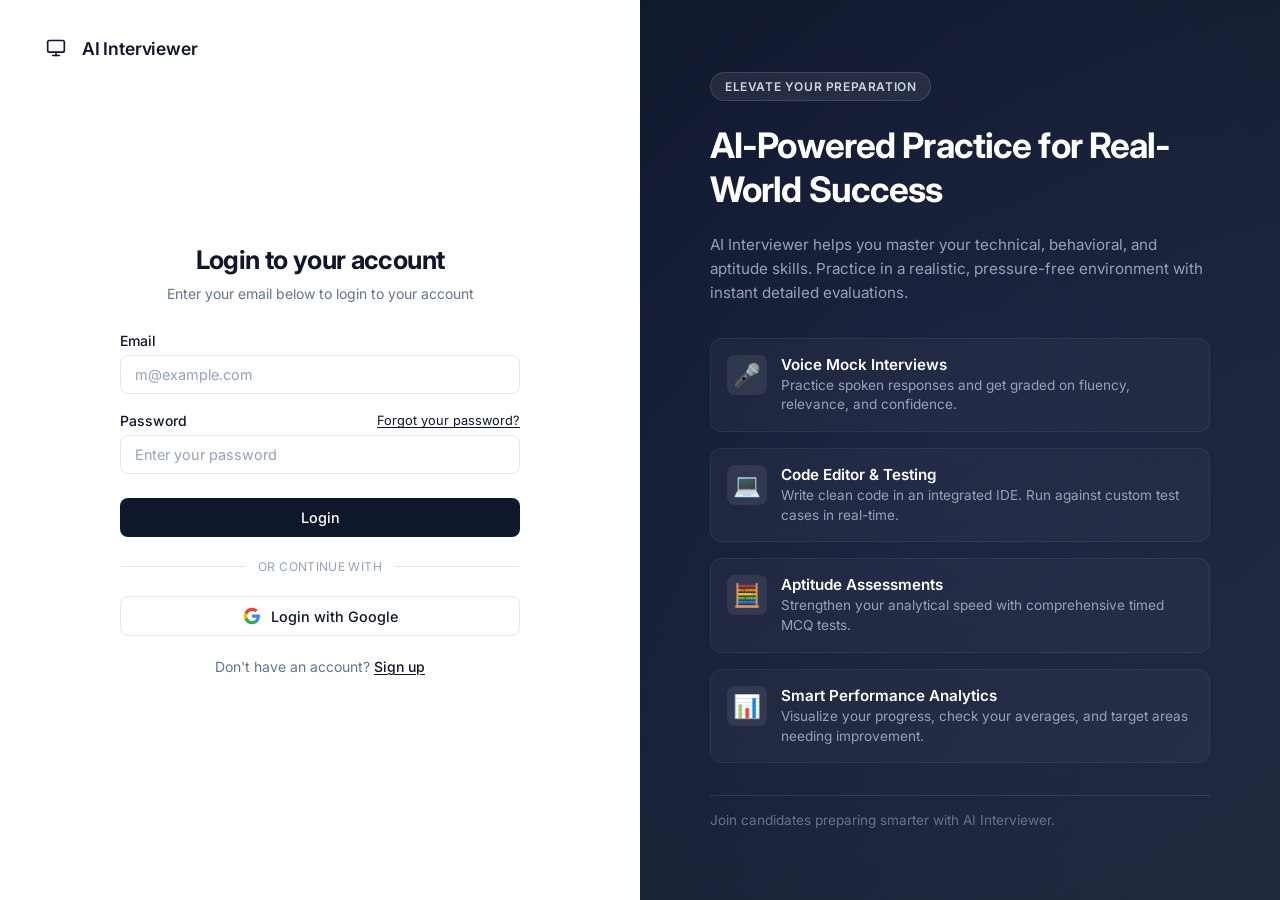
==== commit f4f225f2: "feat: implement split-screen login layout and about & help page" ====
--- a/frontend/pages/index.html
+++ b/frontend/pages/index.html
@@ -18,128 +18,175 @@
 </head>
 
 <body>
-  <div class="login-page">
+  <div class="login-page split-container">
+    
+    <!-- Left Pane: Branding, Forms & Status -->
+    <div class="left-pane">
+      <header class="login-header">
+        <div class="brand">
+          <div class="brand-icon">
+            <svg width="20" height="20" viewBox="0 0 24 24" fill="none" stroke="currentColor" stroke-width="2" stroke-linecap="round" stroke-linejoin="round">
+              <rect x="2" y="3" width="20" height="14" rx="2" ry="2"></rect>
+              <line x1="8" y1="21" x2="16" y2="21"></line>
+              <line x1="12" y1="17" x2="12" y2="21"></line>
+            </svg>
+          </div>
+          <span class="brand-name">AI Interviewer</span>
+        </div>
+      </header>
 
-    <!-- Header / Brand -->
-    <header class="login-header">
-      <div class="brand">
-        <div class="brand-icon">
-          <svg width="20" height="20" viewBox="0 0 24 24" fill="none" stroke="currentColor" stroke-width="2" stroke-linecap="round" stroke-linejoin="round">
-            <rect x="2" y="3" width="20" height="14" rx="2" ry="2"></rect>
-            <line x1="8" y1="21" x2="16" y2="21"></line>
-            <line x1="12" y1="17" x2="12" y2="21"></line>
-          </svg>
-        </div>
-        <span class="brand-name">AI Interviewer</span>
-      </div>
-    </header>
+      <main class="login-main">
+        <div class="login-card" id="auth-card">
 
-    <!-- Login Card -->
-    <main class="login-main">
-      <div class="login-card" id="auth-card">
+          <!-- Login View -->
+          <div id="login-view">
+            <div class="card-header">
+              <h1 class="card-title">Login to your account</h1>
+              <p class="card-subtitle">Enter your email below to login to your account</p>
+            </div>
 
-        <!-- Login View -->
-        <div id="login-view">
-          <div class="card-header">
-            <h1 class="card-title">Login to your account</h1>
-            <p class="card-subtitle">Enter your email below to login to your account</p>
+            <form id="email-login-form" class="auth-form" aria-label="Login form" novalidate>
+              <div class="form-group">
+                <label for="login-email">Email</label>
+                <input id="login-email" name="email" type="email" autocomplete="email" required
+                  placeholder="m@example.com" />
+              </div>
+              <div class="form-group">
+                <div class="label-row">
+                  <label for="login-password">Password</label>
+                  <a href="#" class="forgot-link">Forgot your password?</a>
+                </div>
+                <input id="login-password" name="password" type="password" autocomplete="current-password" required
+                  placeholder="Enter your password" />
+              </div>
+              <button type="submit" class="primary-btn" id="login-submit-btn">Login</button>
+            </form>
+
+            <!-- Status message -->
+            <div id="login-message" role="alert" aria-live="polite"></div>
+
+            <!-- Divider -->
+            <div class="divider">
+              <span class="divider-line"></span>
+              <span class="divider-text">Or continue with</span>
+              <span class="divider-line"></span>
+            </div>
+
+            <!-- Google Login -->
+            <div class="google-login-container">
+              <div id="g_id_onload"
+                data-client_id="301319569638-a3js1ae9pkuov0nuvsaasut2ppd4dq18.apps.googleusercontent.com"
+                data-callback="handleGoogleCredentialResponse" data-auto_prompt="false">
+              </div>
+              <button type="button" id="google-signin-btn" class="google-btn">
+                <svg class="google-icon" viewBox="0 0 24 24" xmlns="http://www.w3.org/2000/svg">
+                  <path
+                    d="M22.56 12.25c0-.78-.07-1.53-.2-2.25H12v4.26h5.92c-.26 1.37-1.04 2.53-2.21 3.31v2.77h3.57c2.08-1.92 3.28-4.74 3.28-8.09z"
+                    fill="#4285F4" />
+                  <path
+                    d="M12 23c2.97 0 5.46-.98 7.28-2.66l-3.57-2.77c-.98.66-2.23 1.06-3.71 1.06-2.86 0-5.29-1.93-6.16-4.53H2.18v2.84C3.99 20.53 7.7 23 12 23z"
+                    fill="#34A853" />
+                  <path
+                    d="M5.84 14.09c-.22-.66-.35-1.36-.35-2.09s.13-1.43.35-2.09V7.07H2.18C1.43 8.55 1 10.22 1 12s.43 3.45 1.18 4.93l3.66-2.84z"
+                    fill="#FBBC05" />
+                  <path
+                    d="M12 5.38c1.62 0 3.06.56 4.21 1.64l3.15-3.15C17.45 2.09 14.97 1 12 1 7.7 1 3.99 3.47 2.18 7.07l3.66 2.84c.87-2.6 3.3-4.53 6.16-4.53z"
+                    fill="#EA4335" />
+                </svg>
+                <span>Login with Google</span>
+              </button>
+            </div>
+
+            <!-- Sign up link -->
+            <p class="signup-text">Don't have an account? <a href="#" id="show-register-link" class="signup-link">Sign up</a></p>
           </div>
 
-          <form id="email-login-form" class="auth-form" aria-label="Login form" novalidate>
-            <div class="form-group">
-              <label for="login-email">Email</label>
-              <input id="login-email" name="email" type="email" autocomplete="email" required
-                placeholder="m@example.com" />
+          <!-- Register View (hidden by default) -->
+          <div id="register-view" class="hidden">
+            <div class="card-header">
+              <h1 class="card-title">Create an account</h1>
+              <p class="card-subtitle">Enter your details below to create your account</p>
             </div>
-            <div class="form-group">
-              <div class="label-row">
-                <label for="login-password">Password</label>
-                <a href="#" class="forgot-link">Forgot your password?</a>
+
+            <form id="register-form" class="auth-form" aria-label="Register form" novalidate>
+              <div class="form-group">
+                <label for="register-name">Full Name</label>
+                <input id="register-name" name="name" type="text" autocomplete="name" required
+                  placeholder="Your full name" />
               </div>
-              <input id="login-password" name="password" type="password" autocomplete="current-password" required
-                placeholder="Enter your password" />
-            </div>
-            <button type="submit" class="primary-btn" id="login-submit-btn">Login</button>
-          </form>
+              <div class="form-group">
+                <label for="register-email">Email</label>
+                <input id="register-email" name="email" type="email" autocomplete="email" required
+                  placeholder="m@example.com" />
+              </div>
+              <div class="form-group">
+                <label for="register-password">Password</label>
+                <input id="register-password" name="password" type="password" autocomplete="new-password" required
+                  placeholder="At least 8 characters" />
+              </div>
+              <div class="form-group">
+                <label for="register-password-confirm">Confirm Password</label>
+                <input id="register-password-confirm" type="password" autocomplete="new-password" required
+                  placeholder="Repeat your password" />
+              </div>
+              <button type="submit" class="primary-btn" id="register-submit-btn">Create Account</button>
+            </form>
 
-          <!-- Status message -->
-          <div id="login-message" role="alert" aria-live="polite"></div>
+            <!-- Status message for register -->
+            <div id="register-message" role="alert" aria-live="polite"></div>
 
-          <!-- Divider -->
-          <div class="divider">
-            <span class="divider-line"></span>
-            <span class="divider-text">Or continue with</span>
-            <span class="divider-line"></span>
+            <p class="signup-text">Already have an account? <a href="#" id="show-login-link" class="signup-link">Login</a></p>
           </div>
 
-          <!-- Google Login -->
-          <div class="google-login-container">
-            <div id="g_id_onload"
-              data-client_id="301319569638-a3js1ae9pkuov0nuvsaasut2ppd4dq18.apps.googleusercontent.com"
-              data-callback="handleGoogleCredentialResponse" data-auto_prompt="false">
+        </div>
+      </main>
+    </div>
+
+    <!-- Right Pane: Interactive Brief Description & Showcase -->
+    <div class="right-pane">
+      <div class="project-brief-content">
+        <span class="brief-badge">Elevate Your Preparation</span>
+        <h2 class="brief-title">AI-Powered Practice for Real-World Success</h2>
+        <p class="brief-desc">
+          AI Interviewer helps you master your technical, behavioral, and aptitude skills. Practice in a realistic, pressure-free environment with instant detailed evaluations.
+        </p>
+
+        <div class="feature-brief-grid">
+          <div class="feature-brief-card">
+            <div class="feature-brief-icon">🎤</div>
+            <div class="feature-brief-info">
+              <h4>Voice Mock Interviews</h4>
+              <p>Practice spoken responses and get graded on fluency, relevance, and confidence.</p>
             </div>
-            <button type="button" id="google-signin-btn" class="google-btn">
-              <svg class="google-icon" viewBox="0 0 24 24" xmlns="http://www.w3.org/2000/svg">
-                <path
-                  d="M22.56 12.25c0-.78-.07-1.53-.2-2.25H12v4.26h5.92c-.26 1.37-1.04 2.53-2.21 3.31v2.77h3.57c2.08-1.92 3.28-4.74 3.28-8.09z"
-                  fill="#4285F4" />
-                <path
-                  d="M12 23c2.97 0 5.46-.98 7.28-2.66l-3.57-2.77c-.98.66-2.23 1.06-3.71 1.06-2.86 0-5.29-1.93-6.16-4.53H2.18v2.84C3.99 20.53 7.7 23 12 23z"
-                  fill="#34A853" />
-                <path
-                  d="M5.84 14.09c-.22-.66-.35-1.36-.35-2.09s.13-1.43.35-2.09V7.07H2.18C1.43 8.55 1 10.22 1 12s.43 3.45 1.18 4.93l3.66-2.84z"
-                  fill="#FBBC05" />
-                <path
-                  d="M12 5.38c1.62 0 3.06.56 4.21 1.64l3.15-3.15C17.45 2.09 14.97 1 12 1 7.7 1 3.99 3.47 2.18 7.07l3.66 2.84c.87-2.6 3.3-4.53 6.16-4.53z"
-                  fill="#EA4335" />
-              </svg>
-              <span>Login with Google</span>
-            </button>
           </div>
-
-          <!-- Sign up link -->
-          <p class="signup-text">Don't have an account? <a href="#" id="show-register-link" class="signup-link">Sign up</a></p>
+          <div class="feature-brief-card">
+            <div class="feature-brief-icon">💻</div>
+            <div class="feature-brief-info">
+              <h4>Code Editor & Testing</h4>
+              <p>Write clean code in an integrated IDE. Run against custom test cases in real-time.</p>
+            </div>
+          </div>
+          <div class="feature-brief-card">
+            <div class="feature-brief-icon">🧮</div>
+            <div class="feature-brief-info">
+              <h4>Aptitude Assessments</h4>
+              <p>Strengthen your analytical speed with comprehensive timed MCQ tests.</p>
+            </div>
+          </div>
+          <div class="feature-brief-card">
+            <div class="feature-brief-icon">📊</div>
+            <div class="feature-brief-info">
+              <h4>Smart Performance Analytics</h4>
+              <p>Visualize your progress, check your averages, and target areas needing improvement.</p>
+            </div>
+          </div>
         </div>
 
-        <!-- Register View (hidden by default) -->
-        <div id="register-view" class="hidden">
-          <div class="card-header">
-            <h1 class="card-title">Create an account</h1>
-            <p class="card-subtitle">Enter your details below to create your account</p>
-          </div>
-
-          <form id="register-form" class="auth-form" aria-label="Register form" novalidate>
-            <div class="form-group">
-              <label for="register-name">Full Name</label>
-              <input id="register-name" name="name" type="text" autocomplete="name" required
-                placeholder="Your full name" />
-            </div>
-            <div class="form-group">
-              <label for="register-email">Email</label>
-              <input id="register-email" name="email" type="email" autocomplete="email" required
-                placeholder="m@example.com" />
-            </div>
-            <div class="form-group">
-              <label for="register-password">Password</label>
-              <input id="register-password" name="password" type="password" autocomplete="new-password" required
-                placeholder="At least 8 characters" />
-            </div>
-            <div class="form-group">
-              <label for="register-password-confirm">Confirm Password</label>
-              <input id="register-password-confirm" type="password" autocomplete="new-password" required
-                placeholder="Repeat your password" />
-            </div>
-            <button type="submit" class="primary-btn" id="register-submit-btn">Create Account</button>
-          </form>
-
-          <!-- Status message for register -->
-          <div id="register-message" role="alert" aria-live="polite"></div>
-
-          <p class="signup-text">Already have an account? <a href="#" id="show-login-link" class="signup-link">Login</a></p>
+        <div class="brief-footer">
+          <p>Join candidates preparing smarter with AI Interviewer.</p>
         </div>
-
       </div>
-    </main>
+    </div>
 
   </div>
 
--- a/frontend/assets/css/login.css
+++ b/frontend/assets/css/login.css
@@ -18,17 +18,157 @@
   justify-content: center;
 }
 
-/* ── Page Layout ──────────────────────────── */
+/* ── Page Layout & Split Screen ───────────── */
 .login-page {
   width: 100%;
   min-height: 100vh;
   display: flex;
   flex-direction: column;
+}
+
+.split-container {
+  display: flex;
+  flex-direction: row;
+  min-height: 100vh;
+  width: 100%;
+}
+
+.left-pane {
+  flex: 1;
+  max-width: 50%;
+  display: flex;
+  flex-direction: column;
+  background: #ffffff;
+}
+
+.right-pane {
+  flex: 1;
+  max-width: 50%;
+  background: linear-gradient(135deg, #0f172a 0%, #1e293b 100%);
+  color: #ffffff;
+  display: flex;
+  align-items: center;
+  justify-content: center;
+  padding: 60px;
+  position: relative;
+  overflow: hidden;
+}
+
+/* Accent glow background */
+.right-pane::before {
+  content: '';
+  position: absolute;
+  top: -50%;
+  left: -50%;
+  width: 200%;
+  height: 200%;
+  background: radial-gradient(circle, rgba(99, 102, 241, 0.08) 0%, transparent 60%);
+  pointer-events: none;
+}
+
+.project-brief-content {
+  max-width: 500px;
+  width: 100%;
+  display: flex;
+  flex-direction: column;
+  gap: 22px;
+  z-index: 2;
+  animation: fadeIn 0.8s ease-out both;
+}
+
+.brief-badge {
+  align-self: flex-start;
+  padding: 6px 14px;
+  background: rgba(255, 255, 255, 0.08);
+  border: 1px solid rgba(255, 255, 255, 0.12);
+  border-radius: 9999px;
+  font-size: 0.75rem;
+  font-weight: 600;
+  text-transform: uppercase;
+  letter-spacing: 0.05em;
+  color: #cbd5e1;
+  backdrop-filter: blur(4px);
+}
+
+.brief-title {
+  font-size: 2.2rem;
+  font-weight: 700;
+  line-height: 1.25;
+  letter-spacing: -0.025em;
+  color: #ffffff;
+}
+
+.brief-desc {
+  font-size: 0.95rem;
+  line-height: 1.6;
+  color: #94a3b8;
+}
+
+.feature-brief-grid {
+  display: grid;
+  grid-template-columns: 1fr;
+  gap: 16px;
+  margin-top: 10px;
+}
+
+.feature-brief-card {
+  display: flex;
+  gap: 14px;
+  padding: 16px;
+  background: rgba(255, 255, 255, 0.03);
+  border: 1px solid rgba(255, 255, 255, 0.06);
+  border-radius: 12px;
+  transition: all 0.3s ease;
+}
+
+.feature-brief-card:hover {
+  background: rgba(255, 255, 255, 0.06);
+  border-color: rgba(255, 255, 255, 0.12);
+  transform: translateY(-2px);
+}
+
+.feature-brief-icon {
+  font-size: 1.4rem;
+  display: flex;
+  align-items: center;
+  justify-content: center;
+  width: 40px;
+  height: 40px;
+  background: rgba(255, 255, 255, 0.08);
+  border-radius: 8px;
+  flex-shrink: 0;
+}
+
+.feature-brief-info h4 {
+  font-size: 0.95rem;
+  font-weight: 600;
+  color: #ffffff;
+  margin-bottom: 2px;
+}
+
+.feature-brief-info p {
+  font-size: 0.85rem;
+  line-height: 1.45;
+  color: #94a3b8;
+}
+
+.brief-footer {
+  margin-top: 10px;
+  border-top: 1px solid rgba(255, 255, 255, 0.1);
+  padding-top: 16px;
+  font-size: 0.85rem;
+  color: #64748b;
+}
+
+/* Animations */
+@keyframes fadeIn {
+  from { opacity: 0; transform: translateY(12px); }
+  to { opacity: 1; transform: translateY(0); }
 }
 
 /* ── Header ───────────────────────────────── */
 .login-header {
-  padding: 24px 32px;
+  padding: 32px 40px 16px;
 }
 
 .brand {
@@ -59,7 +199,7 @@
   display: flex;
   align-items: center;
   justify-content: center;
-  padding: 0 24px 60px;
+  padding: 0 40px 60px;
 }
 
 .login-card {
@@ -314,9 +454,23 @@
 }
 
 /* ── Responsive ───────────────────────────── */
+@media (max-width: 1024px) {
+  .split-container {
+    flex-direction: column;
+  }
+  .left-pane {
+    max-width: 100%;
+    width: 100%;
+    min-height: 100vh;
+  }
+  .right-pane {
+    display: none !important;
+  }
+}
+
 @media (max-width: 480px) {
   .login-header {
-    padding: 20px 20px;
+    padding: 24px 20px 10px;
   }
 
   .login-main {
